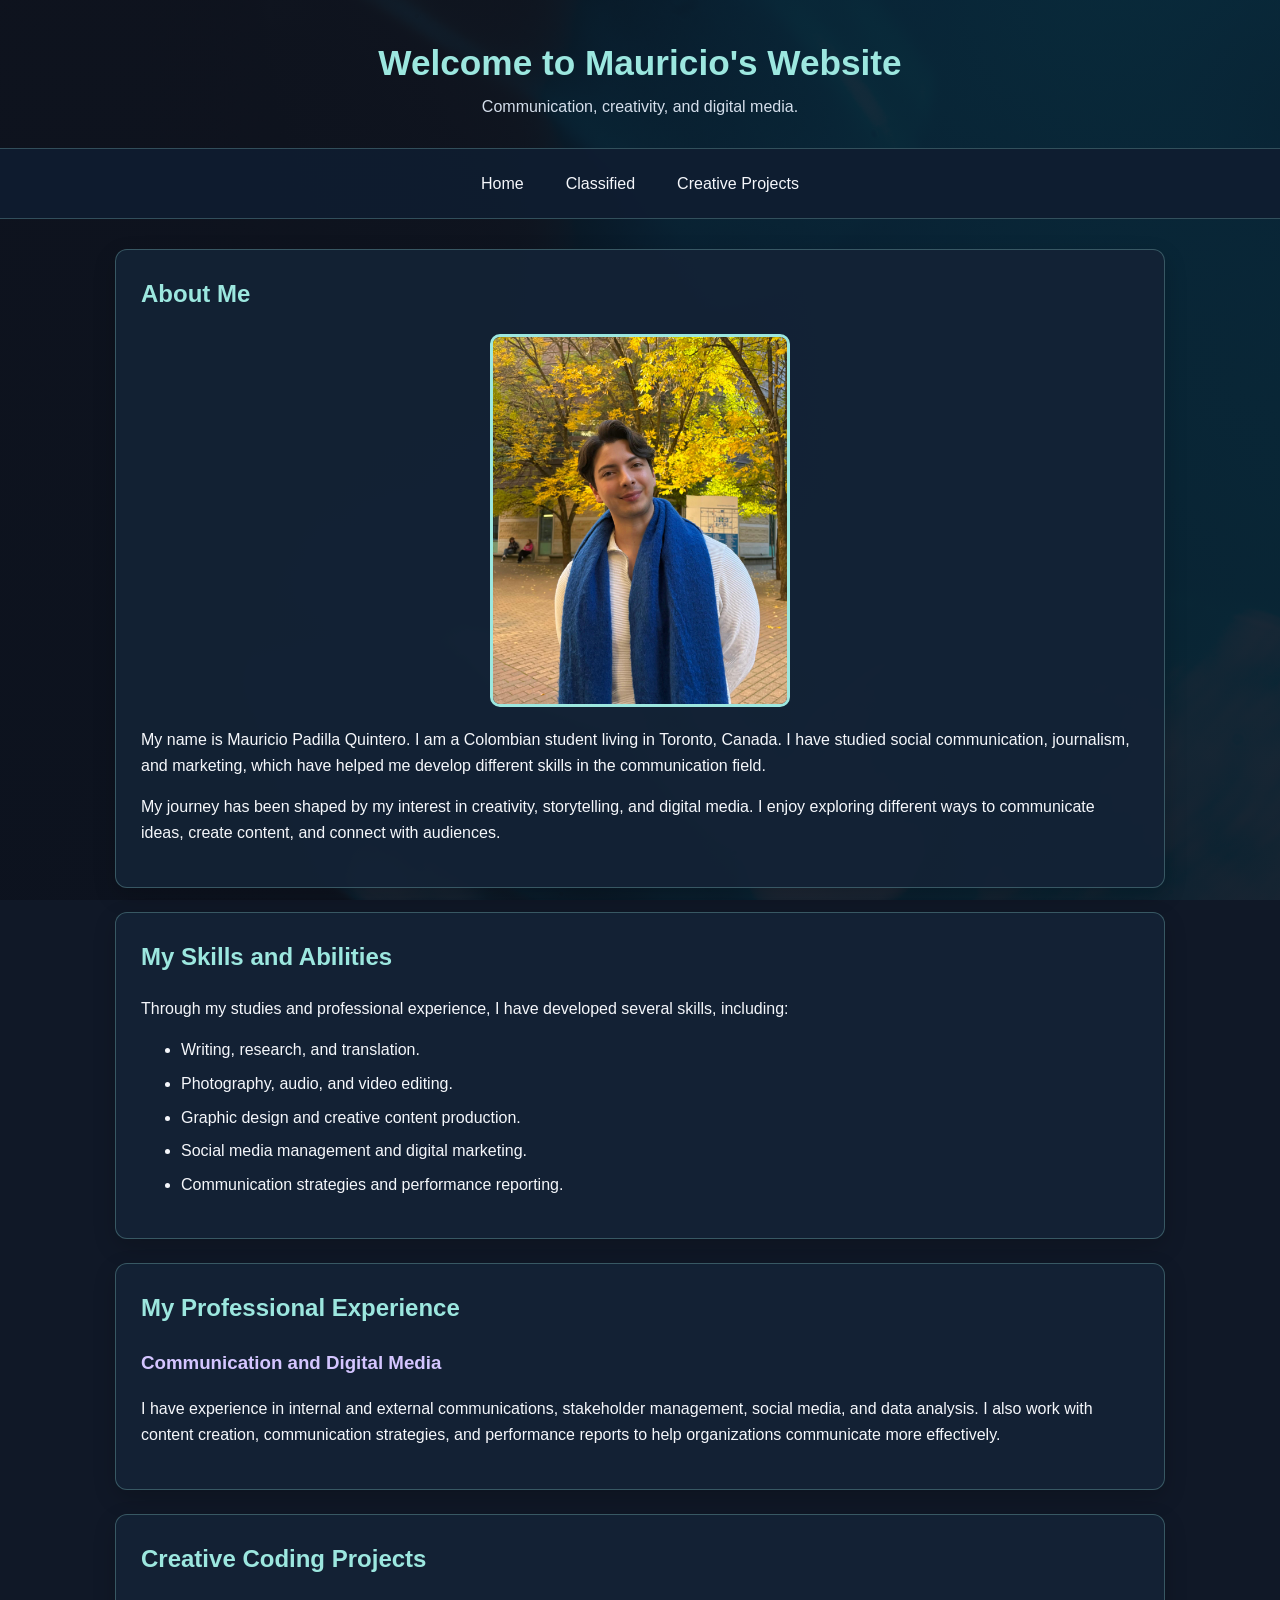
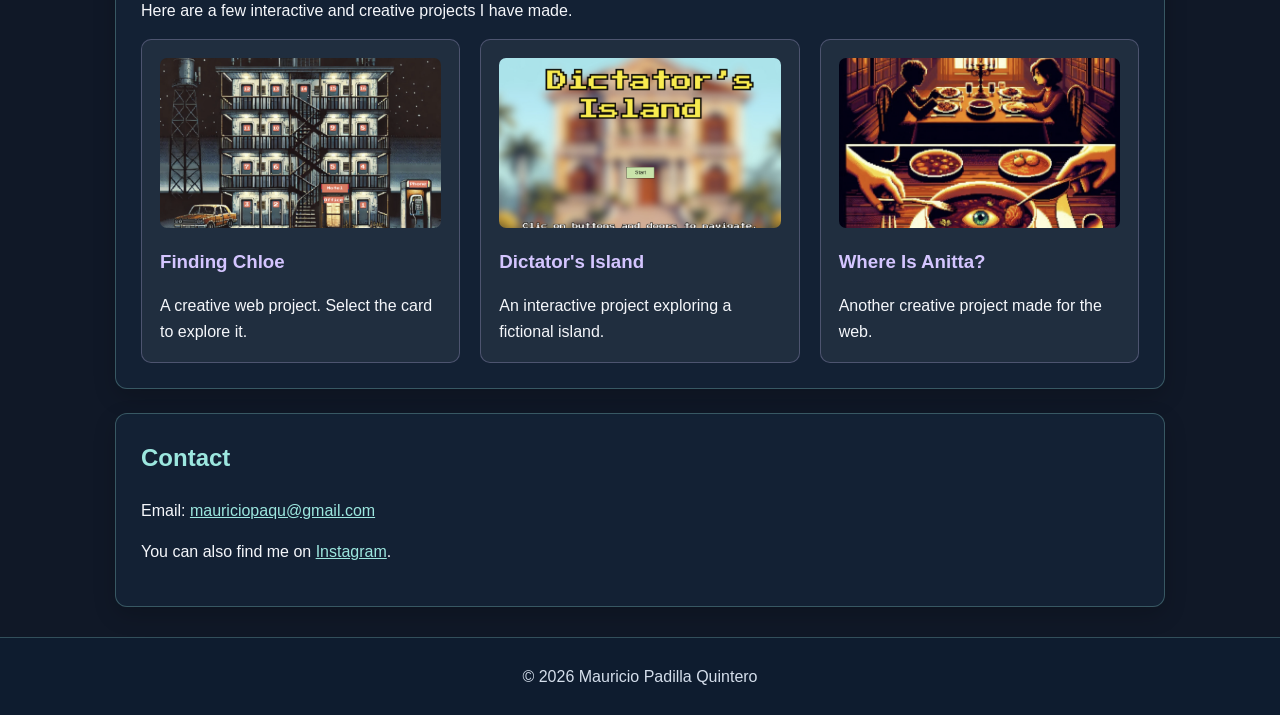
==== index.html @ d86417b8 "Refactor index.html structure and styling" ====
<!DOCTYPE html>
<html lang="en">
<head>
    <meta charset="UTF-8">
    <meta name="viewport" content="width=device-width, initial-scale=1.0">
    <title>Mauricio's Website</title>
    <link rel="stylesheet" href="style.css">
</head>
<body>
    <header class="site-header">
        <h1 id="main-title">Welcome to Mauricio's Website</h1>
        <p>Communication, creativity, and digital media.</p>
    </header>

    <nav class="navigation">
        <a href="index.html">Home</a>
        <a href="classified.html">Classified</a>
        <a href="#projects">Creative Projects</a>
    </nav>

    <main class="page-content">
        <section class="content-card about-card">
            <h2>About Me</h2>
            <img class="profile-image" src="mauricio.1.jpeg"
                 alt="Portrait of Mauricio Padilla Quintero at TMU">
            <p>
                My name is Mauricio Padilla Quintero. I am a Colombian
                student living in Toronto, Canada. I have studied social
                communication, journalism, and marketing, which have helped
                me develop different skills in the communication field.
            </p>
            <p>
                My journey has been shaped by my interest in creativity,
                storytelling, and digital media. I enjoy exploring different
                ways to communicate ideas, create content, and connect
                with audiences.
            </p>
        </section>

        <section class="content-card">
            <h2>My Skills and Abilities</h2>
            <p>Through my studies and professional experience, I have developed several skills, including:</p>
            <ul>
                <li>Writing, research, and translation.</li>
                <li>Photography, audio, and video editing.</li>
                <li>Graphic design and creative content production.</li>
                <li>Social media management and digital marketing.</li>
                <li>Communication strategies and performance reporting.</li>
            </ul>
        </section>

        <section class="content-card">
            <h2>My Professional Experience</h2>
            <h3>Communication and Digital Media</h3>
            <p>
                I have experience in internal and external communications,
                stakeholder management, social media, and data analysis.
                I also work with content creation, communication strategies,
                and performance reports to help organizations communicate
                more effectively.
            </p>
        </section>

        <section id="projects" class="content-card">
            <h2>Creative Coding Projects</h2>
            <p>Here are a few interactive and creative projects I have made.</p>
            <div class="project-gallery">
                <article class="project-card">
                    <a href="https://mauriciopaqu.github.io/findingchloe/" target="_blank" rel="noopener noreferrer">
                        <img src="FindingChloe.png" alt="Preview of the Finding Chloe creative coding project">
                        <h3>Finding Chloe</h3>
                    </a>
                    <p>A creative web project. Select the card to explore it.</p>
                </article>
                <article class="project-card">
                    <a href="https://mauriciopaqu.github.io/Dictators-Island/" target="_blank" rel="noopener noreferrer">
                        <img src="DictatorsIsland.png" alt="Preview of the Dictator's Island creative coding project">
                        <h3>Dictator's Island</h3>
                    </a>
                    <p>An interactive project exploring a fictional island.</p>
                </article>
                <article class="project-card">
                    <a href="https://mauriciopaqu.github.io/Where-is-Anitta/" target="_blank" rel="noopener noreferrer">
                        <img src="WhereIsAnitta.png" alt="Preview of the Where Is Anitta creative coding project">
                        <h3>Where Is Anitta?</h3>
                    </a>
                    <p>Another creative project made for the web.</p>
                </article>
            </div>
        </section>

        <section class="content-card">
            <h2>Contact</h2>
            <p>Email: <a href="mailto:mauriciopaqu@gmail.com">mauriciopaqu@gmail.com</a></p>
            <p>You can also find me on <a href="https://www.instagram.com/paurizzio/" target="_blank" rel="noopener noreferrer">Instagram</a>.</p>
        </section>
    </main>

    <footer class="site-footer">
        <p>&copy; 2026 Mauricio Padilla Quintero</p>
    </footer>
</body>
</html>
---- style.css ----
/* Shared styles for index.html and classified.html */

* {
    box-sizing: border-box;
}

body {
    margin: 0;
    color: #f5f7fb;
    font-family: Arial, Helvetica, sans-serif;
    line-height: 1.6;
    background-color: #101827;
    background-image: linear-gradient(rgba(10, 18, 32, 0.86), rgba(10, 18, 32, 0.91)), url("background.jpg");
    background-size: cover;
    background-position: center;
    background-attachment: fixed;
}

.site-header {
    padding: 42px 20px 28px;
    text-align: center;
}

#main-title {
    margin: 0 0 10px;
    color: #9ce7df;
    font-size: 2.2rem;
    line-height: 1.2;
}

.site-header p {
    margin: 0;
    color: #d4deeb;
}

.navigation {
    display: flex;
    justify-content: center;
    flex-wrap: wrap;
    gap: 12px;
    padding: 14px 20px;
    background-color: rgba(15, 29, 48, 0.92);
    border-top: 1px solid rgba(156, 231, 223, 0.25);
    border-bottom: 1px solid rgba(156, 231, 223, 0.25);
}

.navigation a {
    display: block;
    padding: 8px 15px;
    color: #f5f7fb;
    text-decoration: none;
    border-radius: 6px;
}

.navigation a:hover,
.navigation a:focus-visible {
    color: #101827;
    background-color: #9ce7df;
}

.page-content {
    width: 90%;
    max-width: 1050px;
    margin: 30px auto;
}

.content-card {
    margin: 0 0 24px;
    padding: 25px;
    background-color: rgba(20, 34, 54, 0.94);
    border: 1px solid rgba(156, 231, 223, 0.28);
    border-radius: 12px;
    box-shadow: 0 8px 22px rgba(0, 0, 0, 0.18);
}

.content-card h2 {
    margin-top: 0;
    color: #9ce7df;
}

.content-card h3 {
    color: #d4c5ff;
}

.content-card a {
    color: #9ce7df;
}

.content-card a:hover,
.content-card a:focus-visible {
    color: #ffffff;
}

.profile-image {
    display: block;
    width: 100%;
    max-width: 300px;
    height: auto;
    margin: 15px auto 20px;
    border: 3px solid #9ce7df;
    border-radius: 10px;
}

.project-gallery,
.info-gallery {
    display: flex;
    flex-wrap: wrap;
    gap: 20px;
    align-items: stretch;
}

.project-card,
.info-card {
    flex: 1 1 230px;
    min-width: 0;
    padding: 18px;
    background-color: rgba(255, 255, 255, 0.06);
    border: 1px solid rgba(212, 197, 255, 0.25);
    border-radius: 10px;
}

.project-card a {
    display: block;
    text-decoration: none;
}

.project-card img {
    display: block;
    width: 100%;
    height: 170px;
    object-fit: cover;
    border-radius: 7px;
}

.project-card h3 {
    margin-bottom: 5px;
}

.project-card p,
.info-card p {
    margin-bottom: 0;
}

li {
    margin-bottom: 8px;
}

.site-footer {
    padding: 22px 20px;
    text-align: center;
    color: #d4deeb;
    background-color: rgba(15, 29, 48, 0.92);
    border-top: 1px solid rgba(156, 231, 223, 0.25);
}

.site-footer p {
    margin: 4px 0;
}

/* Adjust the layout for mobile-sized screens */
@media (max-width: 600px) {
    .site-header {
        padding: 30px 16px 22px;
    }

    #main-title {
        font-size: 1.7rem;
    }

    .page-content {
        width: 92%;
        margin: 20px auto;
    }

    .content-card {
        padding: 18px;
    }

    .navigation {
        gap: 4px;
    }

    .navigation a {
        padding: 8px 10px;
    }

    .project-gallery,
    .info-gallery {
        flex-direction: column;
    }

    .project-card img {
        height: auto;
        max-height: 240px;
    }
}
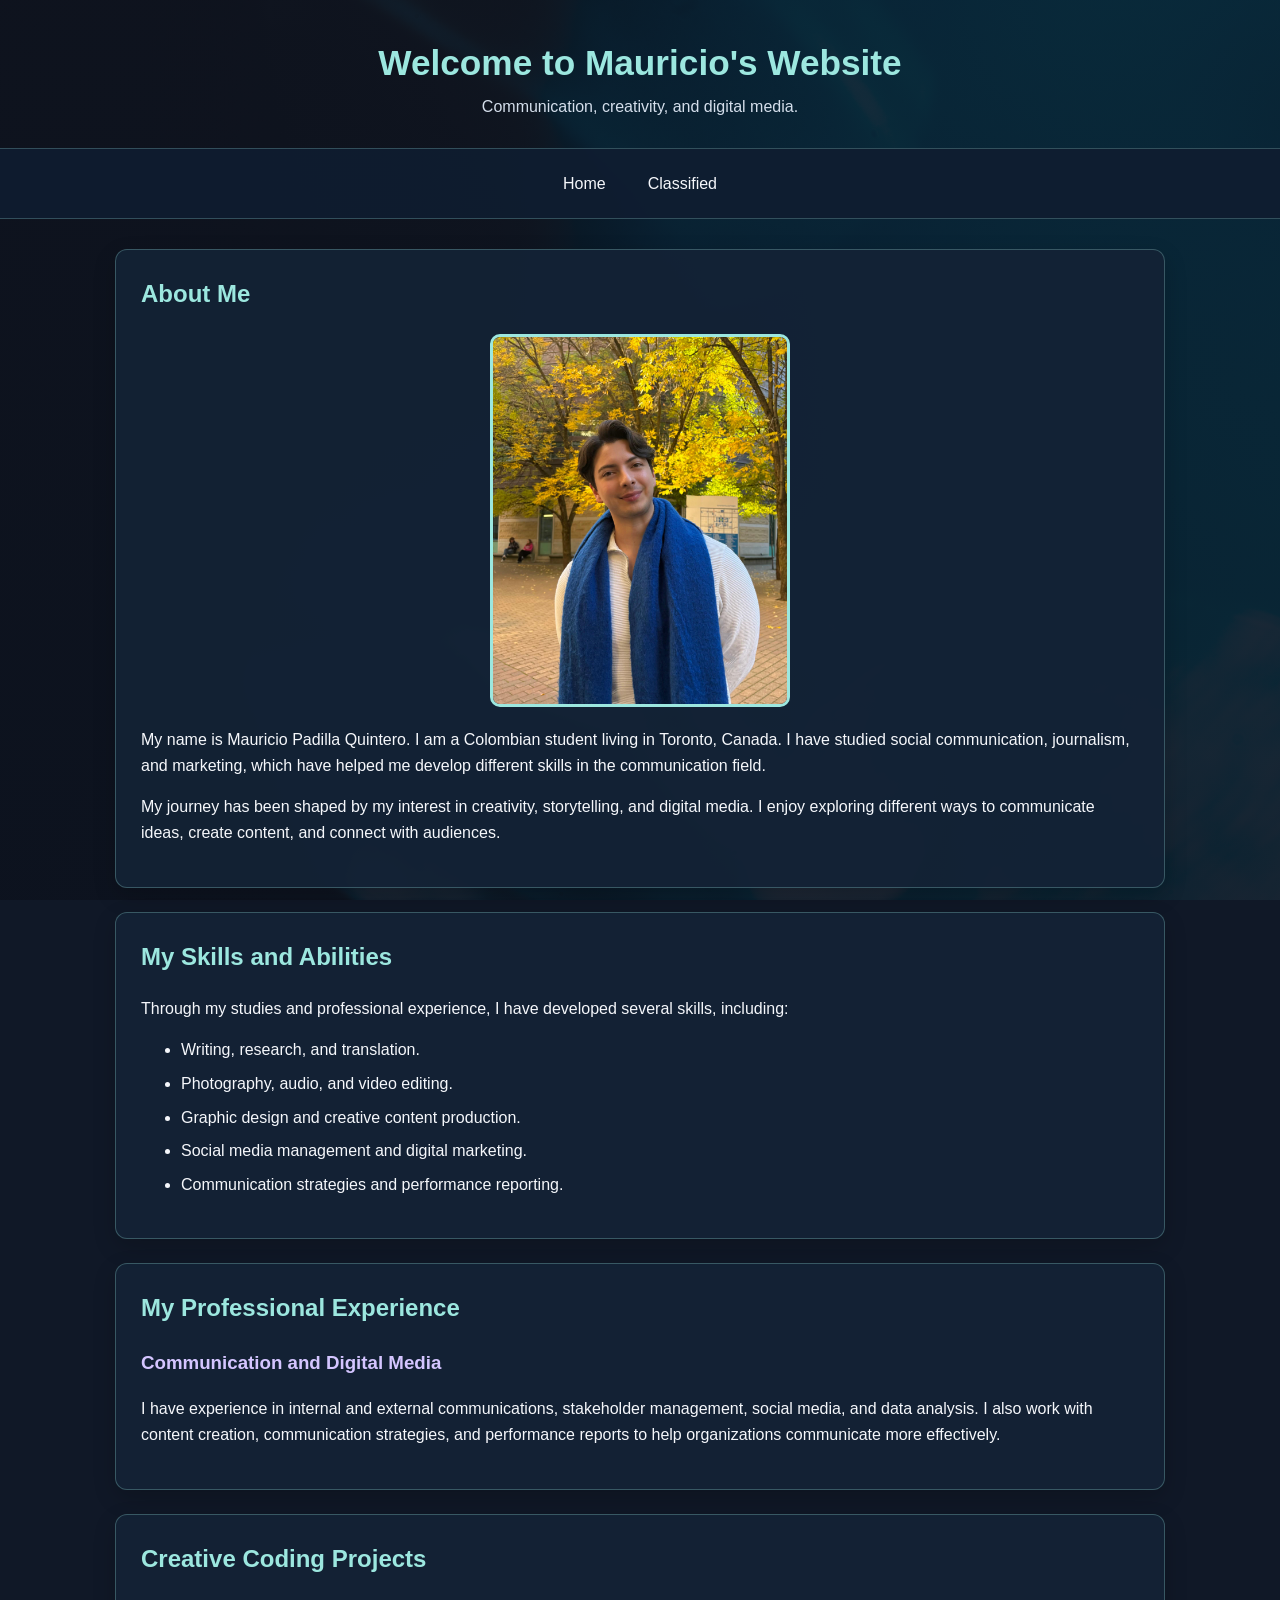
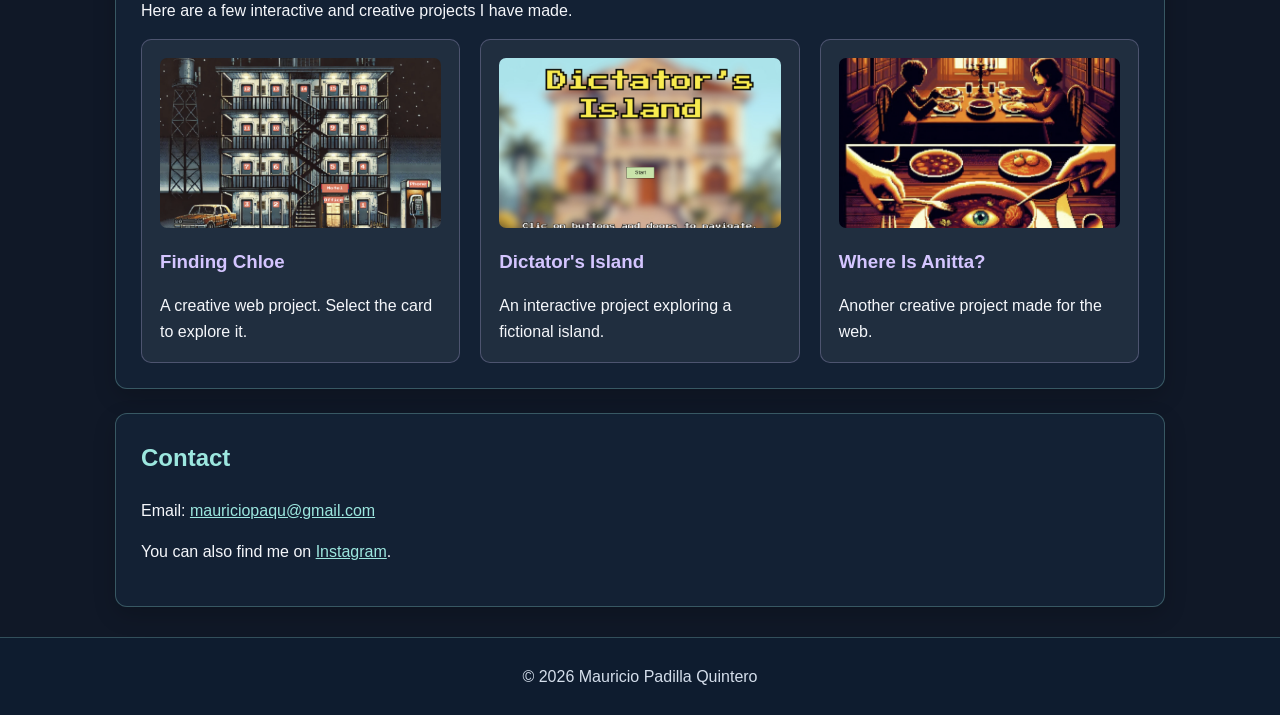
==== commit 999e9288: "Fix HTML formatting and structure" ====
--- a/index.html
+++ b/index.html
@@ -15,7 +15,6 @@
     <nav class="navigation">
         <a href="index.html">Home</a>
         <a href="classified.html">Classified</a>
-        <a href="#projects">Creative Projects</a>
     </nav>
 
     <main class="page-content">
--- a/style.css
+++ b/style.css
@@ -1,5 +1,3 @@
-/* Shared styles for index.html and classified.html */
-
 * {
     box-sizing: border-box;
 }
@@ -157,7 +155,7 @@
     margin: 4px 0;
 }
 
-/* Adjust the layout for mobile-sized screens */
+/* Mobile layout */
 @media (max-width: 600px) {
     .site-header {
         padding: 30px 16px 22px;
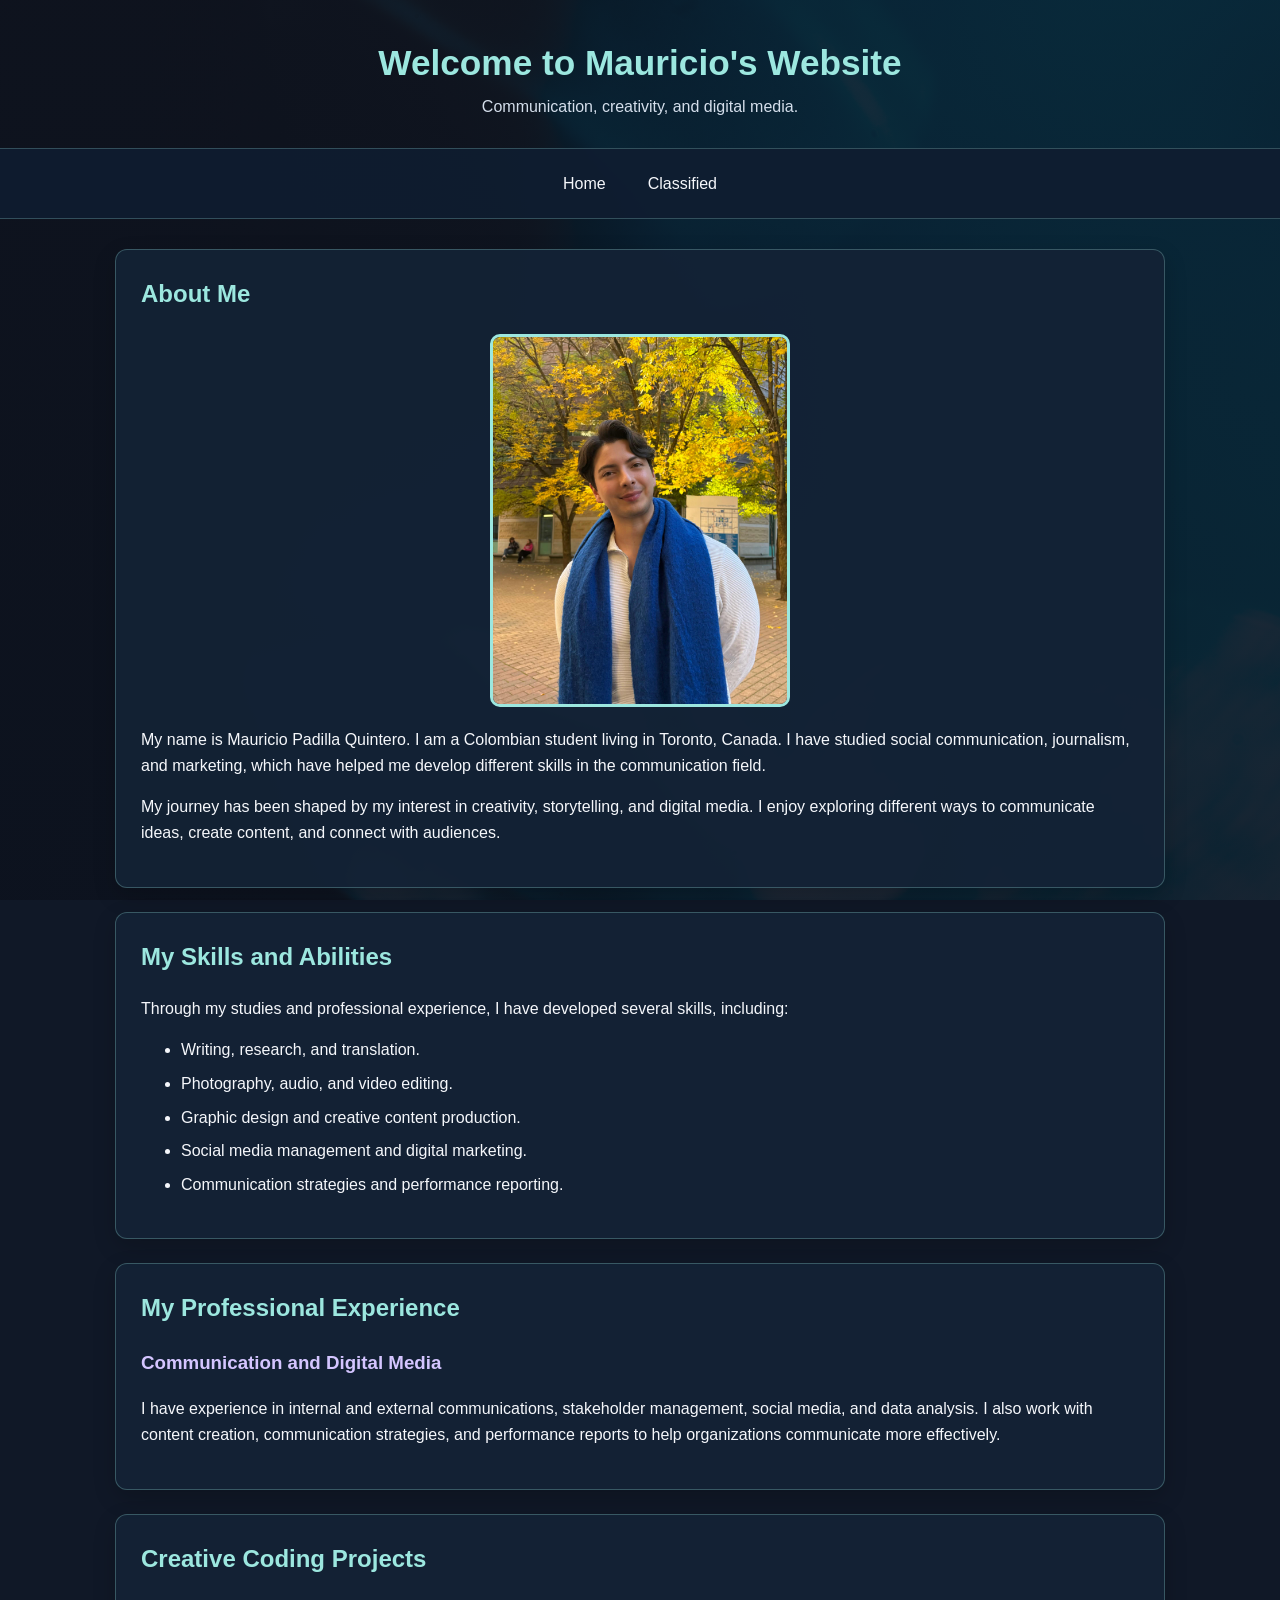
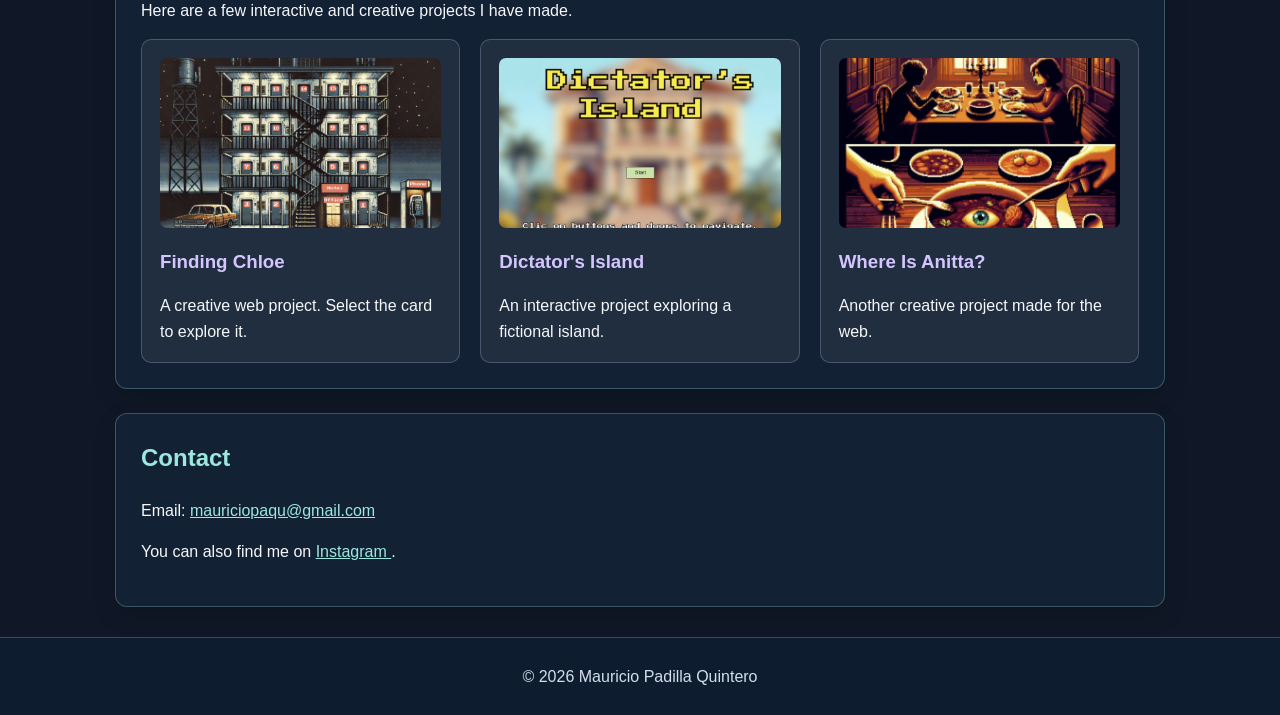
==== commit 21b1c970: "Refactor index.html structure and content" ====
--- a/index.html
+++ b/index.html
@@ -1,12 +1,18 @@
+
 <!DOCTYPE html>
 <html lang="en">
+
 <head>
     <meta charset="UTF-8">
     <meta name="viewport" content="width=device-width, initial-scale=1.0">
+
     <title>Mauricio's Website</title>
+
     <link rel="stylesheet" href="style.css">
 </head>
+
 <body>
+
     <header class="site-header">
         <h1 id="main-title">Welcome to Mauricio's Website</h1>
         <p>Communication, creativity, and digital media.</p>
@@ -18,16 +24,22 @@
     </nav>
 
     <main class="page-content">
+
+      
         <section class="content-card about-card">
             <h2>About Me</h2>
-            <img class="profile-image" src="mauricio.1.jpeg"
+
+            <img class="profile-image"
+                 src="mauricio.1.jpeg"
                  alt="Portrait of Mauricio Padilla Quintero at TMU">
+
             <p>
                 My name is Mauricio Padilla Quintero. I am a Colombian
                 student living in Toronto, Canada. I have studied social
                 communication, journalism, and marketing, which have helped
                 me develop different skills in the communication field.
             </p>
+
             <p>
                 My journey has been shaped by my interest in creativity,
                 storytelling, and digital media. I enjoy exploring different
@@ -36,9 +48,15 @@
             </p>
         </section>
 
+ 
         <section class="content-card">
             <h2>My Skills and Abilities</h2>
-            <p>Through my studies and professional experience, I have developed several skills, including:</p>
+
+            <p>
+                Through my studies and professional experience,
+                I have developed several skills, including:
+            </p>
+
             <ul>
                 <li>Writing, research, and translation.</li>
                 <li>Photography, audio, and video editing.</li>
@@ -48,9 +66,12 @@
             </ul>
         </section>
 
+      
         <section class="content-card">
             <h2>My Professional Experience</h2>
+
             <h3>Communication and Digital Media</h3>
+
             <p>
                 I have experience in internal and external communications,
                 stakeholder management, social media, and data analysis.
@@ -60,43 +81,95 @@
             </p>
         </section>
 
+ 
         <section id="projects" class="content-card">
             <h2>Creative Coding Projects</h2>
-            <p>Here are a few interactive and creative projects I have made.</p>
+
+            <p>
+                Here are a few interactive and creative projects I have made.
+            </p>
+
             <div class="project-gallery">
+
                 <article class="project-card">
-                    <a href="https://mauriciopaqu.github.io/findingchloe/" target="_blank" rel="noopener noreferrer">
-                        <img src="FindingChloe.png" alt="Preview of the Finding Chloe creative coding project">
+                    <a href="https://mauriciopaqu.github.io/findingchloe/"
+                       target="_blank"
+                       rel="noopener noreferrer">
+
+                        <img src="FindingChloe.png"
+                             alt="Preview of the Finding Chloe creative coding project">
+
                         <h3>Finding Chloe</h3>
                     </a>
-                    <p>A creative web project. Select the card to explore it.</p>
+
+                    <p>
+                        A creative web project. Select the card to explore it.
+                    </p>
                 </article>
+
                 <article class="project-card">
-                    <a href="https://mauriciopaqu.github.io/Dictators-Island/" target="_blank" rel="noopener noreferrer">
-                        <img src="DictatorsIsland.png" alt="Preview of the Dictator's Island creative coding project">
+                    <a href="https://mauriciopaqu.github.io/Dictators-Island/"
+                       target="_blank"
+                       rel="noopener noreferrer">
+
+                        <img src="DictatorsIsland.png"
+                             alt="Preview of the Dictator's Island creative coding project">
+
                         <h3>Dictator's Island</h3>
                     </a>
-                    <p>An interactive project exploring a fictional island.</p>
+
+                    <p>
+                        An interactive project exploring a fictional island.
+                    </p>
                 </article>
+
                 <article class="project-card">
-                    <a href="https://mauriciopaqu.github.io/Where-is-Anitta/" target="_blank" rel="noopener noreferrer">
-                        <img src="WhereIsAnitta.png" alt="Preview of the Where Is Anitta creative coding project">
+                    <a href="https://mauriciopaqu.github.io/Where-is-Anitta/"
+                       target="_blank"
+                       rel="noopener noreferrer">
+
+                        <img src="WhereIsAnitta.png"
+                             alt="Preview of the Where Is Anitta creative coding project">
+
                         <h3>Where Is Anitta?</h3>
                     </a>
-                    <p>Another creative project made for the web.</p>
+
+                    <p>
+                        Another creative project made for the web.
+                    </p>
                 </article>
+
             </div>
         </section>
 
+    
         <section class="content-card">
             <h2>Contact</h2>
-            <p>Email: <a href="mailto:mauriciopaqu@gmail.com">mauriciopaqu@gmail.com</a></p>
-            <p>You can also find me on <a href="https://www.instagram.com/paurizzio/" target="_blank" rel="noopener noreferrer">Instagram</a>.</p>
+
+            <p>
+                Email:
+                <a href="mailto:mauriciopaqu@gmail.com">
+                    mauriciopaqu@gmail.com
+                </a>
+            </p>
+
+            <p>
+                You can also find me on
+                <a href="https://www.instagram.com/paurizzio/"
+                   target="_blank"
+                   rel="noopener noreferrer">
+                    Instagram
+                </a>.
+            </p>
         </section>
+
     </main>
 
     <footer class="site-footer">
         <p>&copy; 2026 Mauricio Padilla Quintero</p>
     </footer>
+
+    <script src="script.js"></script>
+
 </body>
 </html>
--- a/style.css
+++ b/style.css
@@ -155,7 +155,8 @@
     margin: 4px 0;
 }
 
-/* Mobile layout */
+/*Mobile version adaptaTion*/
+
 @media (max-width: 600px) {
     .site-header {
         padding: 30px 16px 22px;
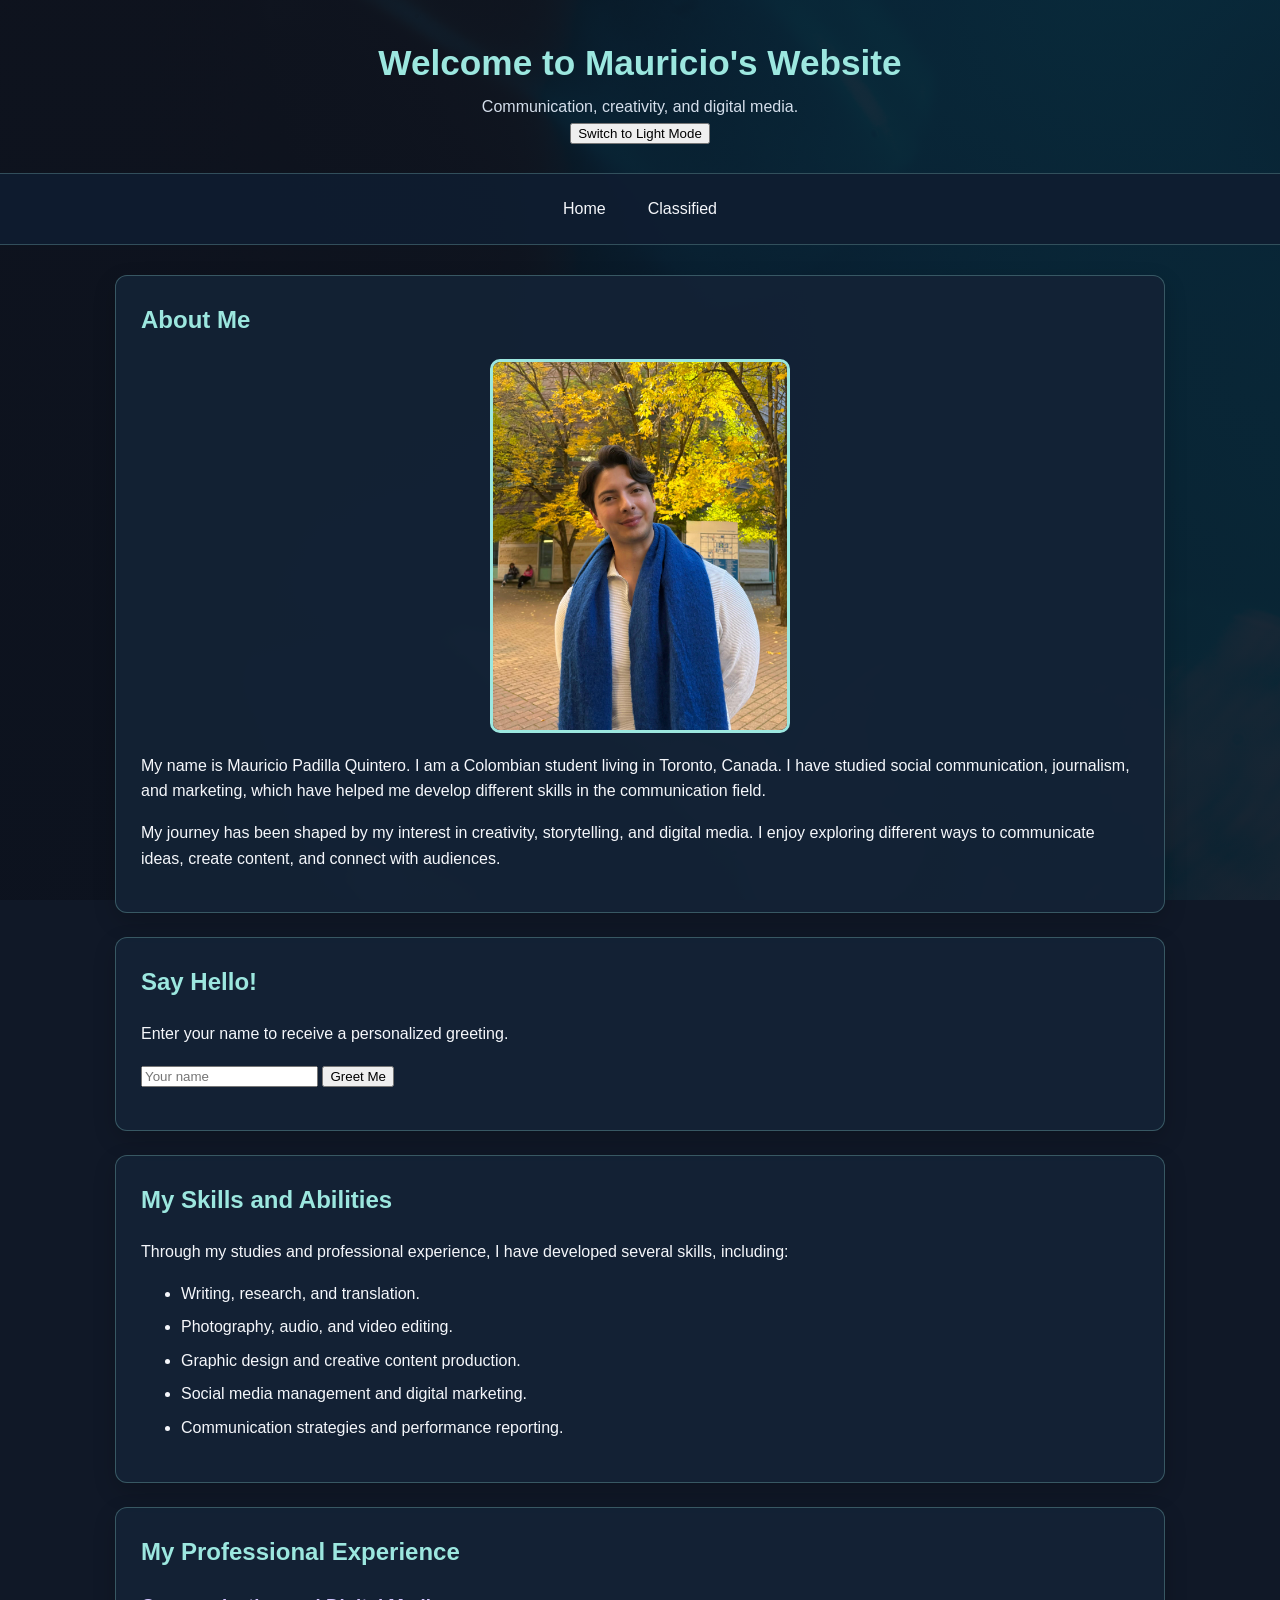
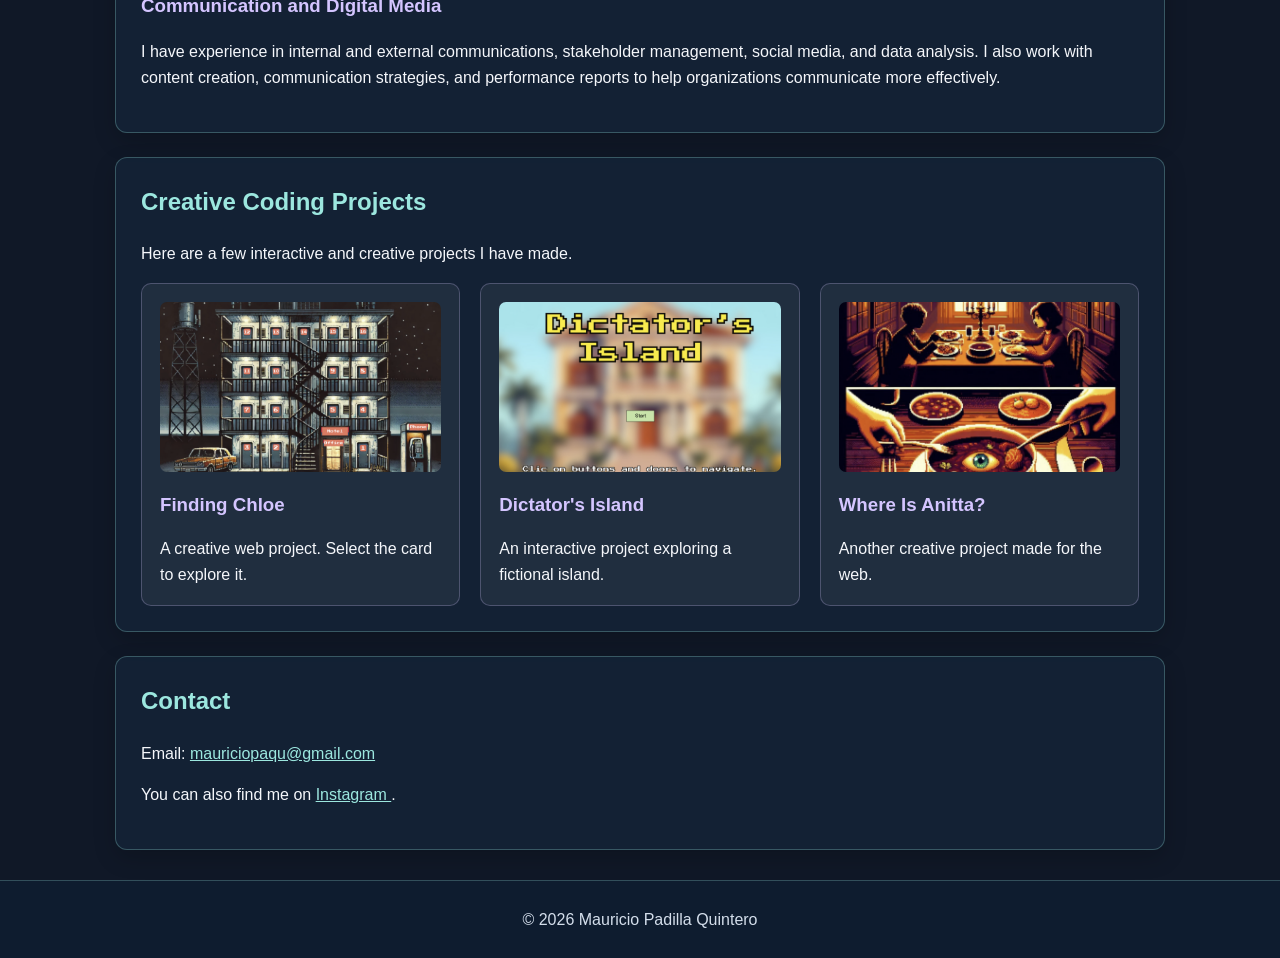
==== commit 7fbb2a0b: "Add theme toggle button and greeting functionality Added a button for theme toggling and a greeting " ====
--- a/index.html
+++ b/index.html
@@ -1,4 +1,3 @@
-
 <!DOCTYPE html>
 <html lang="en">
 
@@ -16,6 +15,7 @@
     <header class="site-header">
         <h1 id="main-title">Welcome to Mauricio's Website</h1>
         <p>Communication, creativity, and digital media.</p>
+        <button id="theme-toggle" type="button">Switch to Light Mode</button>
     </header>
 
     <nav class="navigation">
@@ -49,6 +49,14 @@
         </section>
 
  
+        <section class="content-card">
+            <h2>Say Hello!</h2>
+            <p>Enter your name to receive a personalized greeting.</p>
+            <input type="text" id="visitor-name" placeholder="Your name">
+            <button id="greet-button" type="button">Greet Me</button>
+            <p id="greeting-message"></p>
+        </section>
+
         <section class="content-card">
             <h2>My Skills and Abilities</h2>
 
@@ -169,7 +177,7 @@
         <p>&copy; 2026 Mauricio Padilla Quintero</p>
     </footer>
 
-    <script src="script.js"></script>
+    <script src="script.js" defer></script>
 
 </body>
 </html>
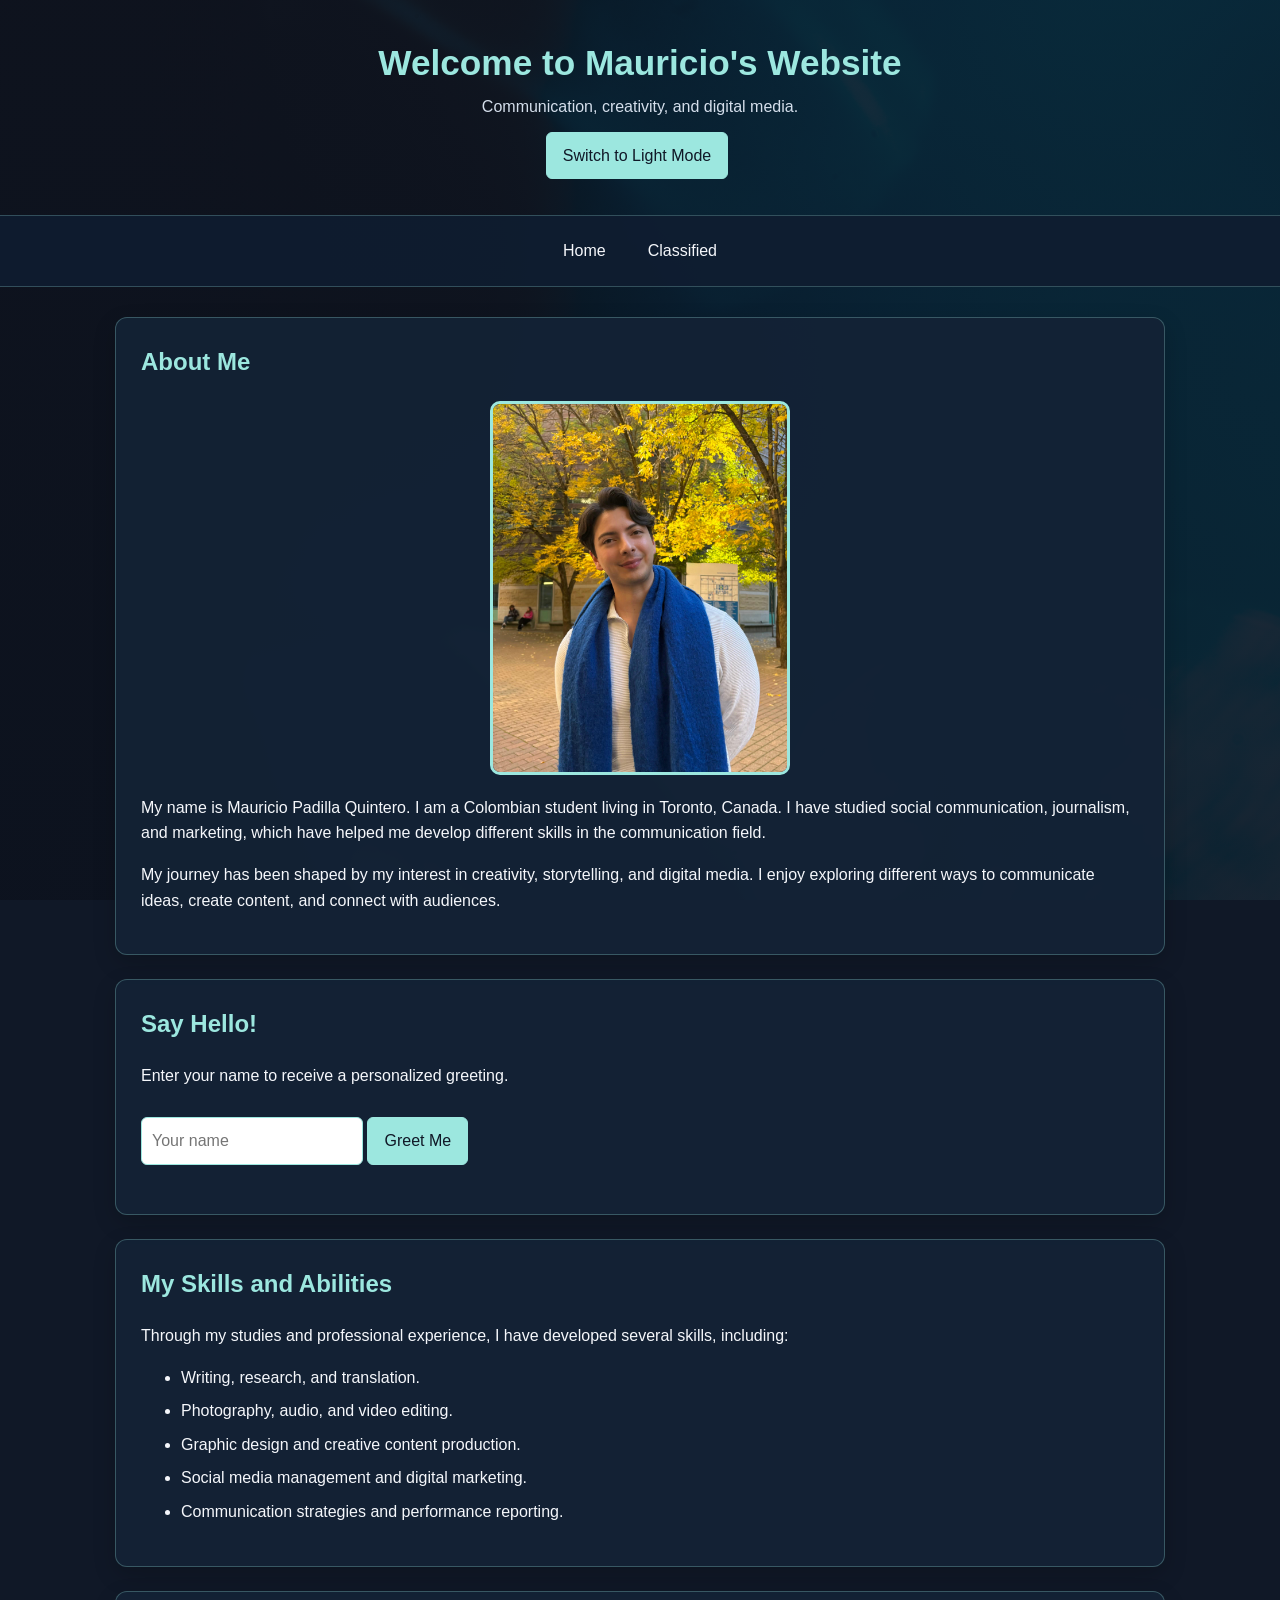
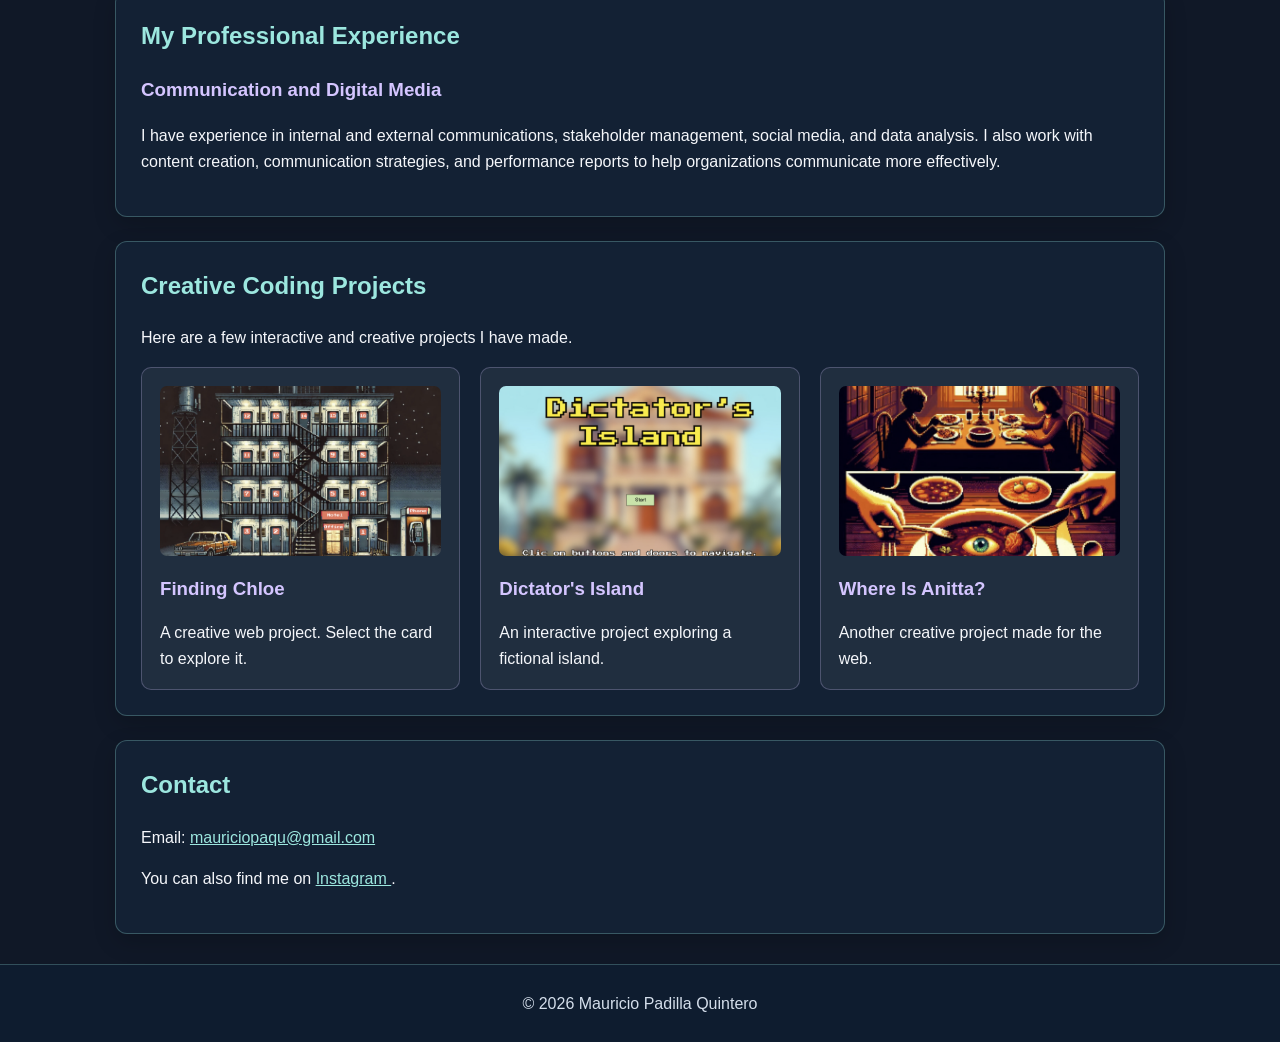
==== commit 5b885d0f: "Fix HTML formatting and structure" ====
--- a/index.html
+++ b/index.html
@@ -1,3 +1,4 @@
+
 <!DOCTYPE html>
 <html lang="en">
 
--- a/style.css
+++ b/style.css
@@ -193,3 +193,104 @@
         max-height: 240px;
     }
 }
+
+
+/* INTERACTIVE ELEMENTS */
+button,
+input {
+    font: inherit;
+}
+
+button {
+    margin: 12px 6px 8px 0;
+    padding: 10px 16px;
+    color: #101827;
+    background-color: #9ce7df;
+    border: 1px solid #9ce7df;
+    border-radius: 6px;
+    cursor: pointer;
+}
+
+button:hover,
+button:focus-visible {
+    background-color: #d4c5ff;
+    border-color: #d4c5ff;
+}
+
+input {
+    max-width: 100%;
+    padding: 10px;
+    color: #101827;
+    background-color: #ffffff;
+    border: 1px solid #9ce7df;
+    border-radius: 6px;
+}
+
+/* LIGHT MODE */
+body.light-mode {
+    color: #202938;
+    background-color: #f3f5f8;
+    background-image: linear-gradient(rgba(255, 255, 255, 0.88), rgba(255, 255, 255, 0.92)), url("background.jpg");
+}
+
+body.light-mode #main-title,
+body.light-mode .content-card h2 {
+    color: #176b68;
+}
+
+body.light-mode .site-header p,
+body.light-mode .site-footer {
+    color: #344054;
+}
+
+body.light-mode .navigation,
+body.light-mode .site-footer {
+    background-color: rgba(232, 238, 245, 0.96);
+    border-color: rgba(23, 107, 104, 0.25);
+}
+
+body.light-mode .navigation a {
+    color: #202938;
+}
+
+body.light-mode .navigation a:hover,
+body.light-mode .navigation a:focus-visible {
+    color: #ffffff;
+    background-color: #176b68;
+}
+
+body.light-mode .content-card {
+    background-color: rgba(255, 255, 255, 0.94);
+    border-color: rgba(23, 107, 104, 0.25);
+}
+
+body.light-mode .content-card h3 {
+    color: #55418a;
+}
+
+body.light-mode .content-card a {
+    color: #176b68;
+}
+
+body.light-mode .content-card a:hover,
+body.light-mode .content-card a:focus-visible {
+    color: #55418a;
+}
+
+body.light-mode .project-card,
+body.light-mode .info-card {
+    background-color: rgba(23, 107, 104, 0.06);
+    border-color: rgba(85, 65, 138, 0.25);
+}
+
+body.light-mode button {
+    color: #ffffff;
+    background-color: #176b68;
+    border-color: #176b68;
+}
+
+body.light-mode button:hover,
+body.light-mode button:focus-visible {
+    background-color: #55418a;
+    border-color: #55418a;
+}
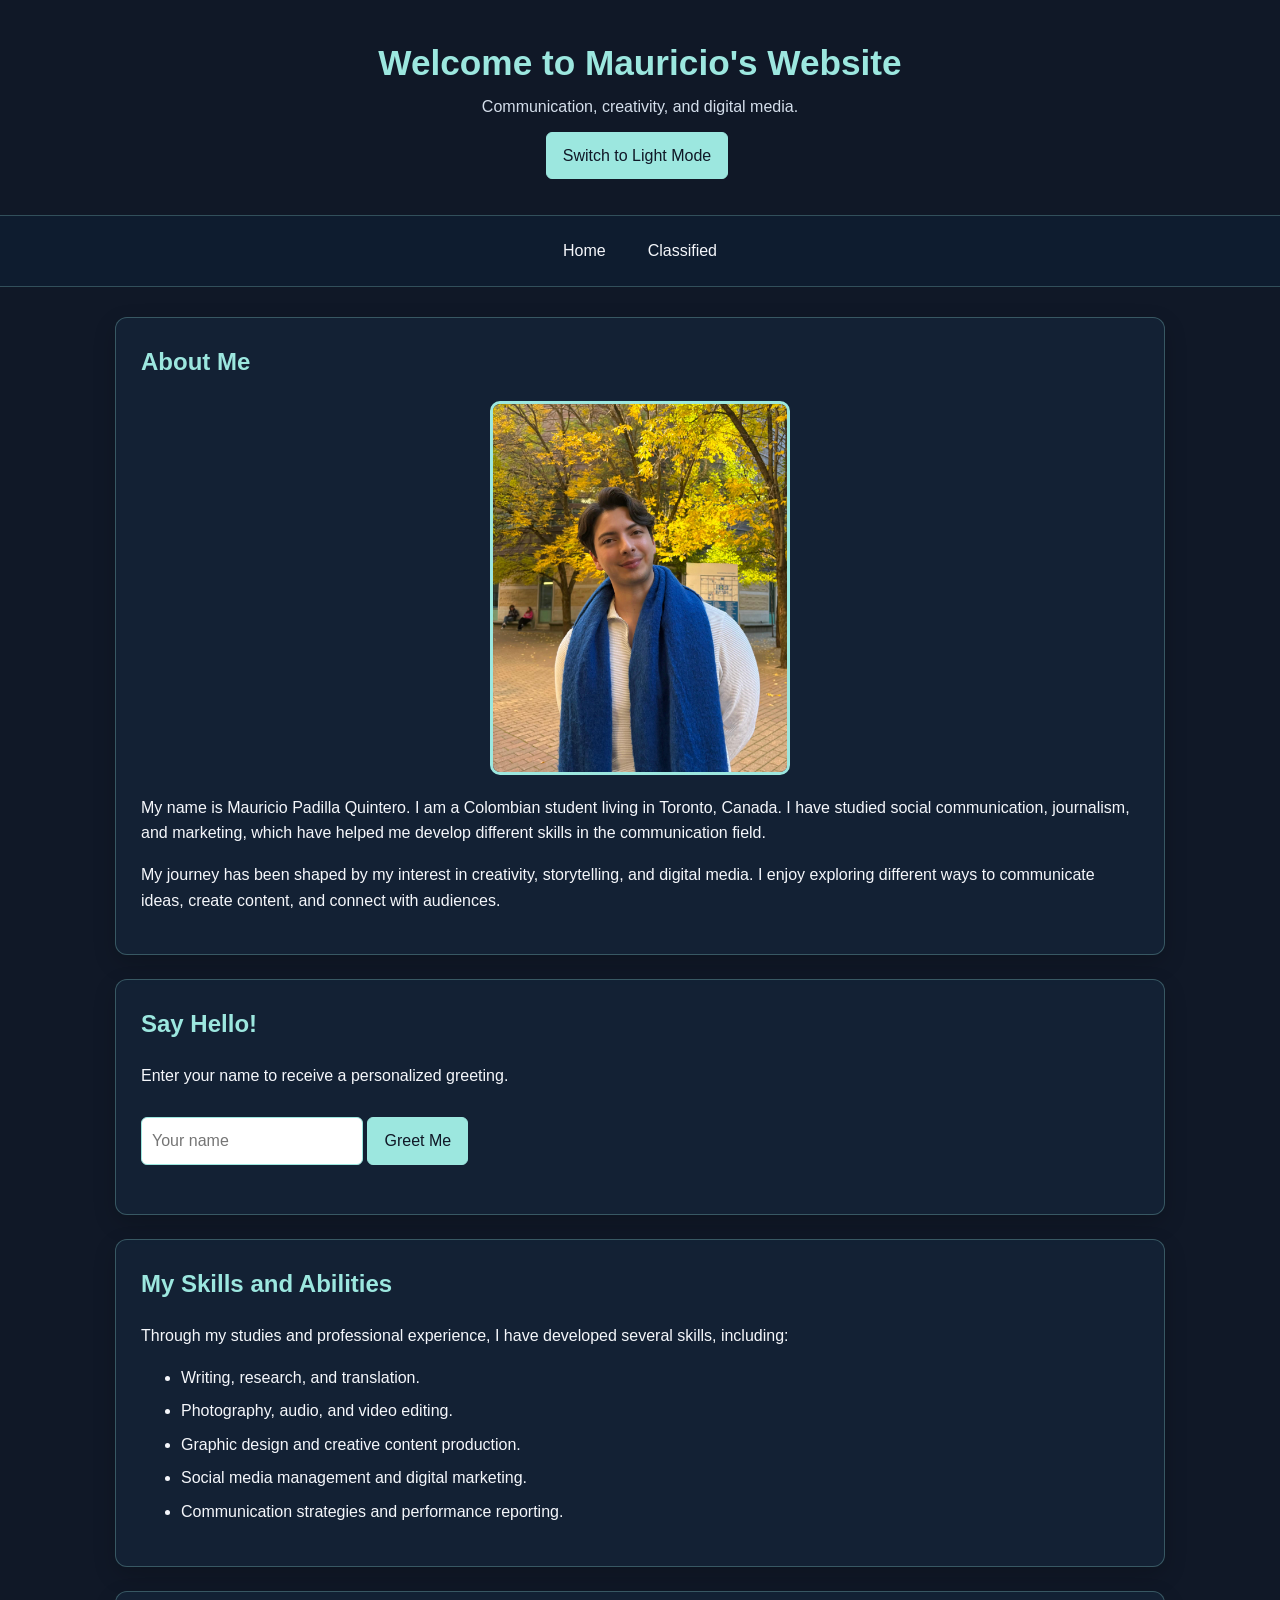
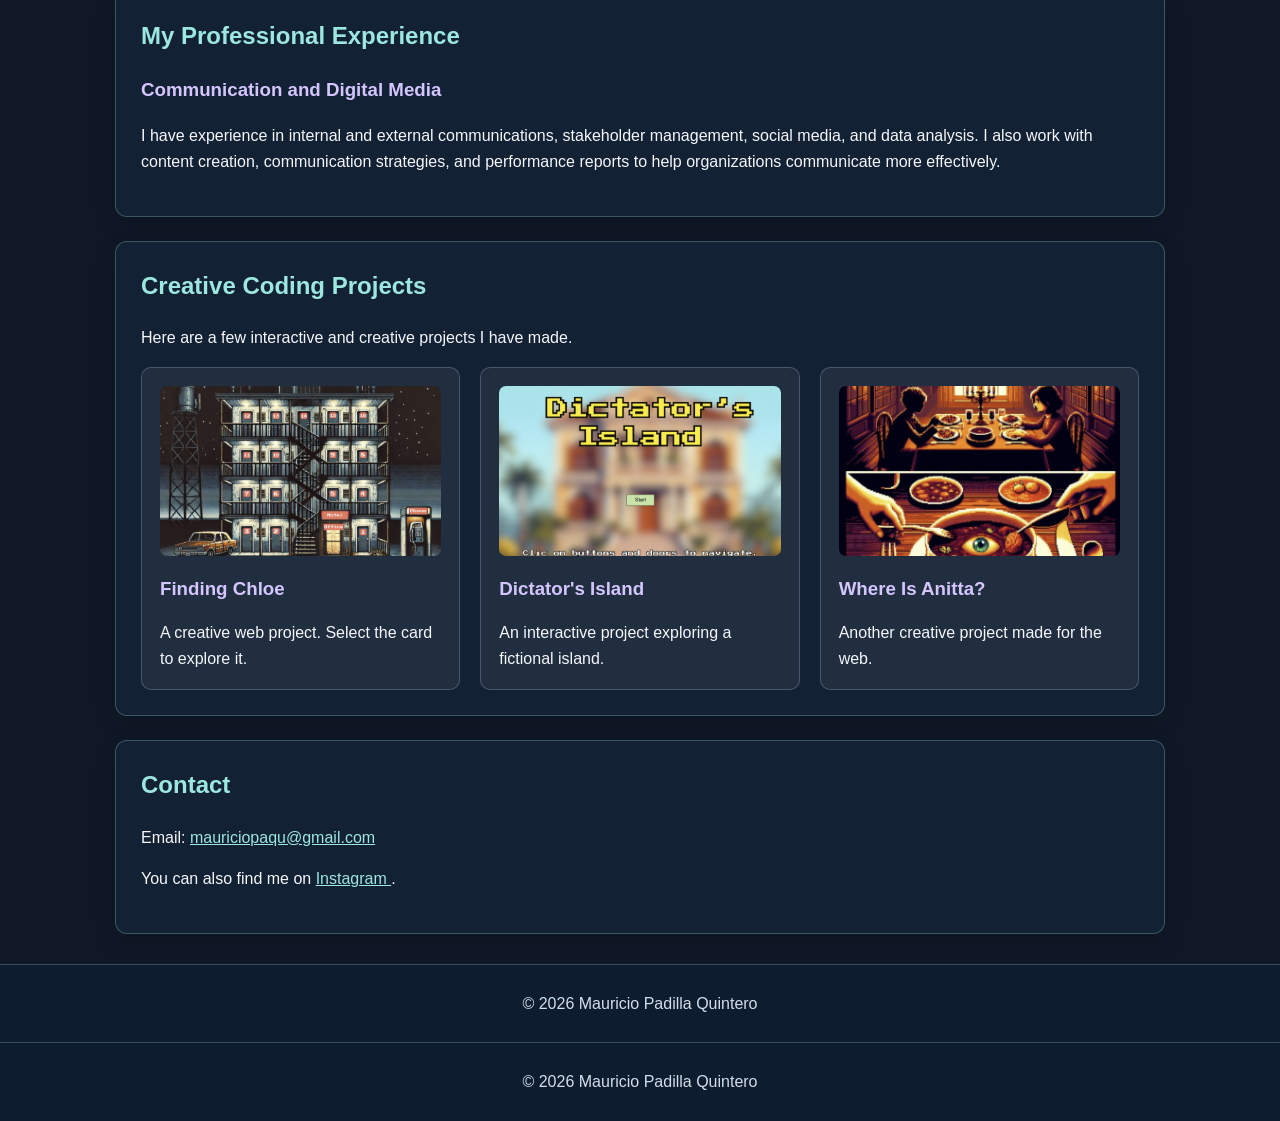
==== commit cfa6f355: "Restore and correct index.html structure The HTML structure has been restored and corrected." ====
--- a/index.html
+++ b/index.html
@@ -182,3 +182,12 @@
 
 </body>
 </html>
+
+    <footer class="site-footer">
+        <p>&copy; 2026 Mauricio Padilla Quintero</p>
+    </footer>
+
+    <script src="script.js" defer></script>
+
+</body>
+</html>
--- a/style.css
+++ b/style.css
@@ -8,10 +8,6 @@
     font-family: Arial, Helvetica, sans-serif;
     line-height: 1.6;
     background-color: #101827;
-    background-image: linear-gradient(rgba(10, 18, 32, 0.86), rgba(10, 18, 32, 0.91)), url("background.jpg");
-    background-size: cover;
-    background-position: center;
-    background-attachment: fixed;
 }
 
 .site-header {
@@ -230,7 +226,6 @@
 body.light-mode {
     color: #202938;
     background-color: #f3f5f8;
-    background-image: linear-gradient(rgba(255, 255, 255, 0.88), rgba(255, 255, 255, 0.92)), url("background.jpg");
 }
 
 body.light-mode #main-title,
@@ -294,3 +289,50 @@
     background-color: #55418a;
     border-color: #55418a;
 }
+
+/* LIGHT MODE: make the whole page visibly light */
+body.light-mode .site-header p,
+body.light-mode .site-footer {
+    color: #354052;
+}
+
+body.light-mode .navigation,
+body.light-mode .site-footer {
+    background-color: #e2e8f0;
+    border-color: #c5d0dc;
+}
+
+body.light-mode .navigation a {
+    color: #202938;
+}
+
+body.light-mode .navigation a:hover,
+body.light-mode .navigation a:focus-visible {
+    color: #ffffff;
+    background-color: #176b68;
+}
+
+body.light-mode .content-card {
+    background-color: #ffffff;
+    border-color: #c5d0dc;
+    box-shadow: 0 8px 22px rgba(0, 0, 0, 0.08);
+}
+
+body.light-mode .content-card h3 {
+    color: #51427a;
+}
+
+body.light-mode .content-card a {
+    color: #176b68;
+}
+
+body.light-mode .content-card a:hover,
+body.light-mode .content-card a:focus-visible {
+    color: #103f3d;
+}
+
+body.light-mode .project-card,
+body.light-mode .info-card {
+    background-color: #f3f5f8;
+    border-color: #d5dce5;
+}
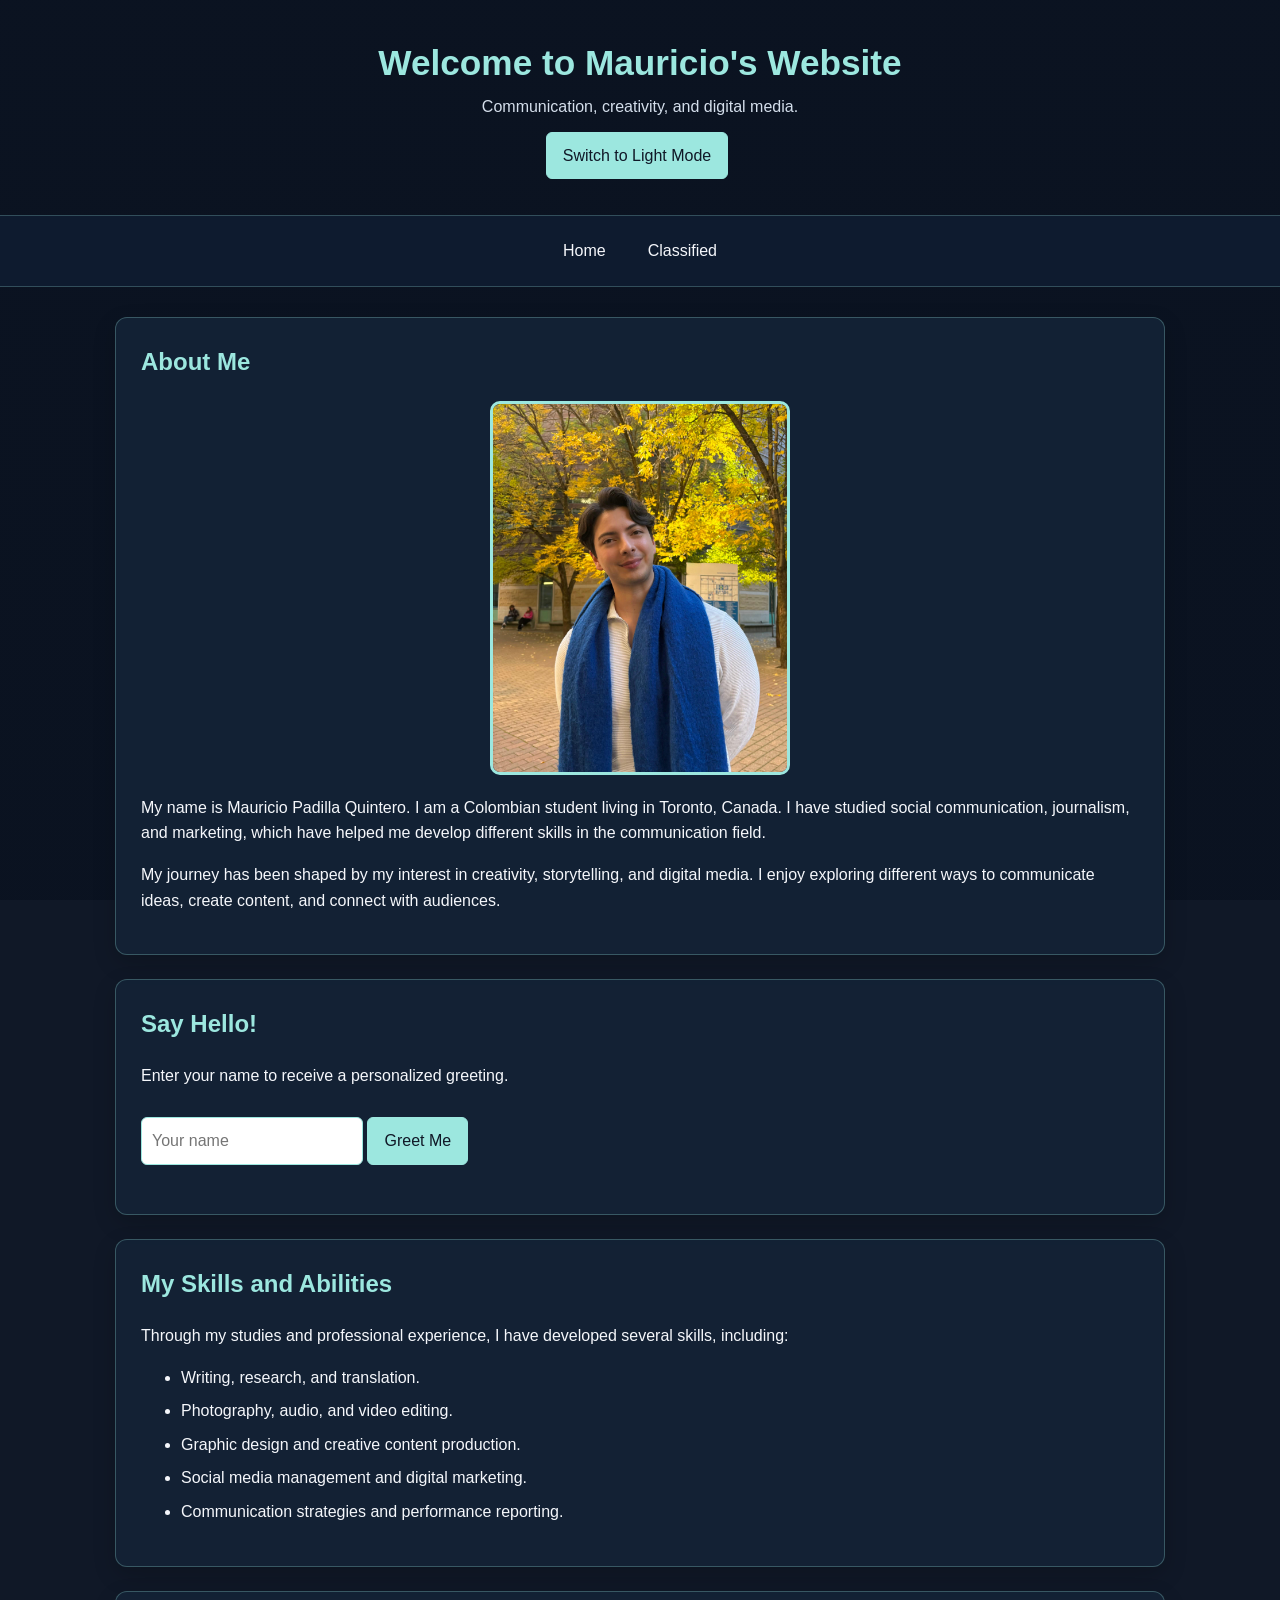
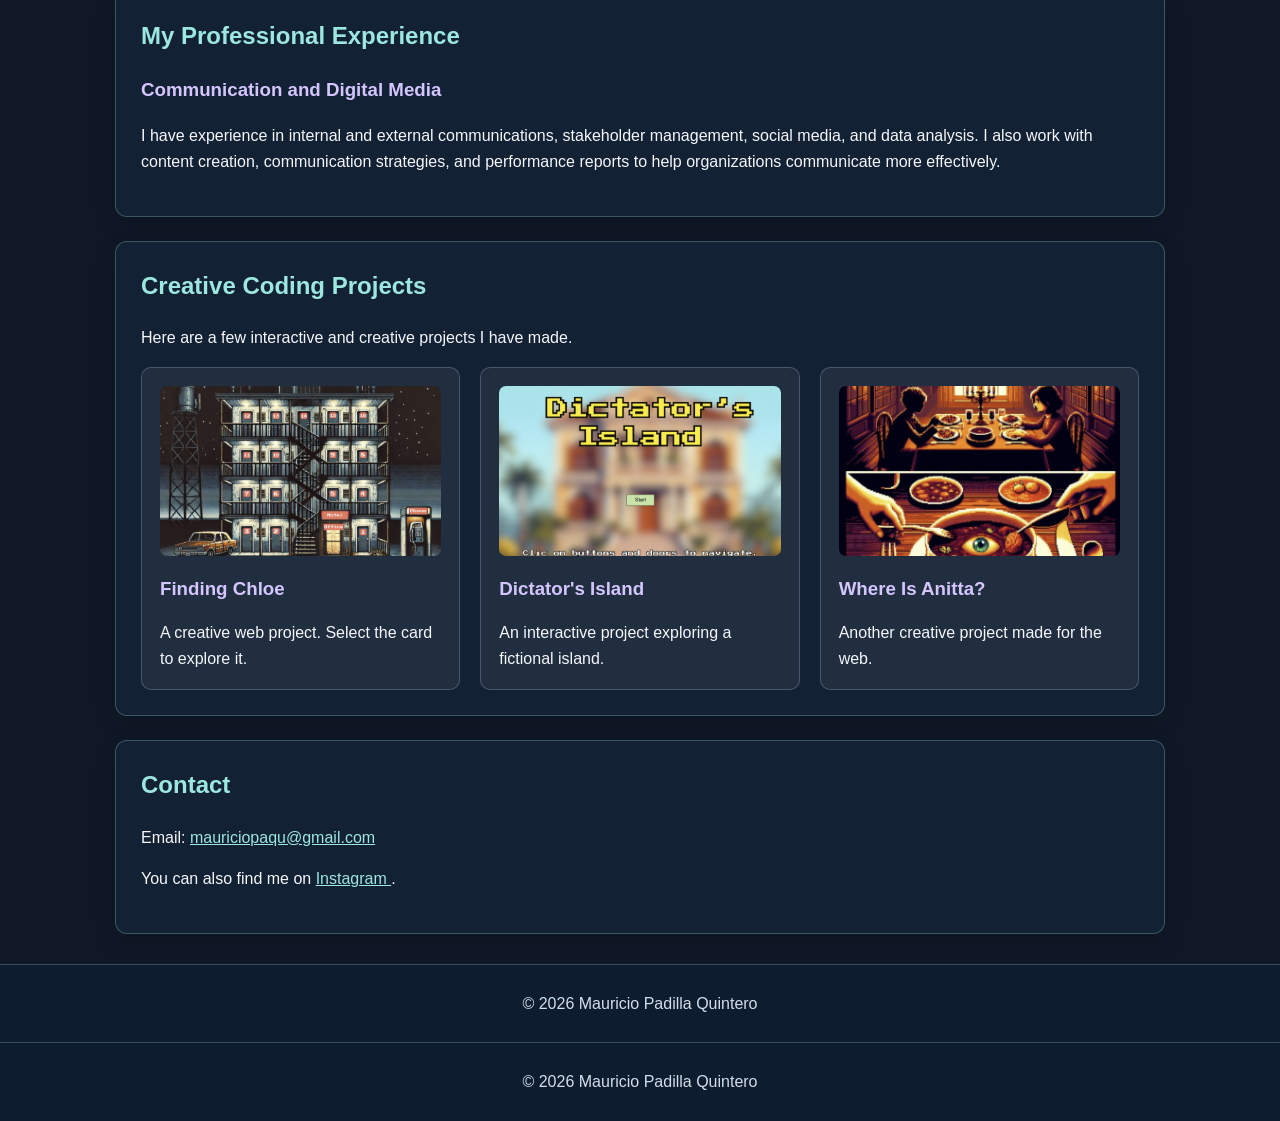
==== commit 5c55c483: "Restore and clean up index.html structure The HTML structure has been restored and cleaned up, ensur" ====
--- a/index.html
+++ b/index.html
@@ -183,6 +183,7 @@
 </body>
 </html>
 
+
     <footer class="site-footer">
         <p>&copy; 2026 Mauricio Padilla Quintero</p>
     </footer>
--- a/style.css
+++ b/style.css
@@ -8,6 +8,10 @@
     font-family: Arial, Helvetica, sans-serif;
     line-height: 1.6;
     background-color: #101827;
+    background-image: linear-gradient(rgba(10, 18, 32, 0.86), rgba(10, 18, 32, 0.91)), url("background.jpg");
+    background-size: cover;
+    background-position: center;
+    background-attachment: fixed;
 }
 
 .site-header {
@@ -226,6 +230,7 @@
 body.light-mode {
     color: #202938;
     background-color: #f3f5f8;
+    background-image: linear-gradient(rgba(255, 255, 255, 0.88), rgba(255, 255, 255, 0.92)), url("background.jpg");
 }
 
 body.light-mode #main-title,
@@ -290,49 +295,300 @@
     border-color: #55418a;
 }
 
-/* LIGHT MODE: make the whole page visibly light */
-body.light-mode .site-header p,
-body.light-mode .site-footer {
-    color: #354052;
-}
-
-body.light-mode .navigation,
-body.light-mode .site-footer {
-    background-color: #e2e8f0;
+
+/* GET TO KNOW ME TRIVIA QUIZ */
+.trivia-section {
+    overflow: hidden;
+}
+
+.trivia-heading {
+    display: flex;
+    justify-content: space-between;
+    align-items: flex-start;
+    gap: 18px;
+}
+
+.quiz-kicker,
+.quiz-card-label {
+    margin: 0 0 8px;
+    color: #9ce7df;
+    font-size: 0.75rem;
+    font-weight: bold;
+    letter-spacing: 0.14em;
+}
+
+.quiz-counter {
+    flex-shrink: 0;
+    padding: 7px 12px;
+    color: #d4c5ff;
+    background-color: rgba(212, 197, 255, 0.1);
+    border: 1px solid rgba(212, 197, 255, 0.3);
+    border-radius: 20px;
+    font-size: 0.85rem;
+}
+
+.quiz-progress {
+    width: 100%;
+    height: 8px;
+    margin: 18px 0 24px;
+    overflow: hidden;
+    background-color: rgba(255, 255, 255, 0.12);
+    border-radius: 20px;
+}
+
+.quiz-progress-fill {
+    width: 16.66%;
+    height: 100%;
+    background: linear-gradient(90deg, #9ce7df, #d4c5ff);
+    border-radius: 20px;
+    transition: width 0.45s ease;
+}
+
+.quiz-stage {
+    perspective: 1200px;
+}
+
+.quiz-card {
+    min-height: 390px;
+}
+
+.quiz-card-inner {
+    position: relative;
+    min-height: 390px;
+    transition: transform 0.7s cubic-bezier(0.2, 0.75, 0.25, 1);
+    transform-style: preserve-3d;
+}
+
+.quiz-card.is-flipped .quiz-card-inner {
+    transform: rotateY(180deg);
+}
+
+.quiz-card-face {
+    position: absolute;
+    inset: 0;
+    display: flex;
+    flex-direction: column;
+    justify-content: center;
+    padding: 28px;
+    background: linear-gradient(145deg, rgba(30, 48, 73, 0.98), rgba(20, 34, 54, 0.98));
+    border: 1px solid rgba(156, 231, 223, 0.32);
+    border-radius: 14px;
+    box-shadow: 0 14px 34px rgba(0, 0, 0, 0.22);
+    backface-visibility: hidden;
+    -webkit-backface-visibility: hidden;
+}
+
+.quiz-card-front h3 {
+    margin: 4px 0 20px;
+    color: #f5f7fb;
+    font-size: 1.35rem;
+}
+
+.quiz-card-back {
+    align-items: center;
+    text-align: center;
+    transform: rotateY(180deg);
+}
+
+.quiz-card-back h3 {
+    margin: 8px 0;
+    font-size: 1.6rem;
+}
+
+.quiz-card-back p {
+    max-width: 520px;
+}
+
+.quiz-feedback-icon {
+    display: grid;
+    width: 58px;
+    height: 58px;
+    place-items: center;
+    margin: 0;
+    color: #101827;
+    background: #9ce7df;
+    border-radius: 50%;
+    font-size: 2rem;
+    font-weight: bold;
+}
+
+.quiz-correct {
+    color: #9ce7df;
+}
+
+.quiz-incorrect {
+    color: #d4c5ff;
+}
+
+.quiz-running-score {
+    color: #d4c5ff;
+    font-weight: bold;
+}
+
+.quiz-options {
+    display: grid;
+    grid-template-columns: repeat(2, minmax(0, 1fr));
+    gap: 10px;
+}
+
+button.quiz-option {
+    width: 100%;
+    min-height: 54px;
+    margin: 0;
+    padding: 11px 14px;
+    color: #f5f7fb;
+    background-color: rgba(255, 255, 255, 0.07);
+    border: 1px solid rgba(156, 231, 223, 0.35);
+    border-radius: 9px;
+    text-align: left;
+    transition: background-color 0.2s ease, border-color 0.2s ease, transform 0.2s ease;
+}
+
+button.quiz-option:hover,
+button.quiz-option:focus-visible {
+    color: #101827;
+    background-color: #9ce7df;
+    border-color: #9ce7df;
+    transform: translateY(-2px);
+}
+
+button.quiz-option:disabled {
+    cursor: default;
+    opacity: 0.8;
+}
+
+button.quiz-option.correct-answer {
+    color: #101827;
+    background-color: #9ce7df;
+    border-color: #9ce7df;
+    opacity: 1;
+}
+
+button.quiz-option.wrong-answer {
+    color: #ffffff;
+    background-color: #765c91;
+    border-color: #d4c5ff;
+    opacity: 1;
+}
+
+.quiz-keyboard-hint {
+    margin: 16px 0 0;
+    color: #c4cede;
+    font-size: 0.82rem;
+}
+
+.quiz-result {
+    padding: 34px 20px;
+    text-align: center;
+    background: linear-gradient(145deg, rgba(30, 48, 73, 0.98), rgba(20, 34, 54, 0.98));
+    border: 1px solid rgba(156, 231, 223, 0.32);
+    border-radius: 14px;
+}
+
+.quiz-result[hidden],
+.quiz-stage[hidden] {
+    display: none;
+}
+
+.quiz-final-score {
+    margin: 8px 0;
+    color: #9ce7df;
+    font-size: clamp(3rem, 9vw, 5rem);
+    line-height: 1.1;
+}
+
+.score-reveal {
+    animation: score-reveal 0.75s ease both;
+}
+
+@keyframes score-reveal {
+    0% { opacity: 0; transform: scale(0.55) translateY(18px); }
+    70% { opacity: 1; transform: scale(1.08) translateY(-4px); }
+    100% { opacity: 1; transform: scale(1) translateY(0); }
+}
+
+body.light-mode .quiz-card-face,
+body.light-mode .quiz-result {
+    color: #202938;
+    background: linear-gradient(145deg, #ffffff, #edf3f6);
     border-color: #c5d0dc;
 }
 
-body.light-mode .navigation a {
+body.light-mode .quiz-card-front h3,
+body.light-mode .quiz-card-back h3 {
     color: #202938;
 }
 
-body.light-mode .navigation a:hover,
-body.light-mode .navigation a:focus-visible {
+body.light-mode .quiz-kicker,
+body.light-mode .quiz-card-label {
+    color: #176b68;
+}
+
+body.light-mode .quiz-counter {
+    color: #55418a;
+    background-color: rgba(85, 65, 138, 0.08);
+    border-color: rgba(85, 65, 138, 0.25);
+}
+
+body.light-mode .quiz-progress {
+    background-color: #dce4eb;
+}
+
+body.light-mode button.quiz-option {
+    color: #202938;
+    background-color: #f3f5f8;
+    border-color: #c5d0dc;
+}
+
+body.light-mode button.quiz-option:hover,
+body.light-mode button.quiz-option:focus-visible,
+body.light-mode button.quiz-option.correct-answer {
     color: #ffffff;
     background-color: #176b68;
-}
-
-body.light-mode .content-card {
-    background-color: #ffffff;
-    border-color: #c5d0dc;
-    box-shadow: 0 8px 22px rgba(0, 0, 0, 0.08);
-}
-
-body.light-mode .content-card h3 {
-    color: #51427a;
-}
-
-body.light-mode .content-card a {
+    border-color: #176b68;
+}
+
+body.light-mode button.quiz-option.wrong-answer {
+    color: #ffffff;
+    background-color: #55418a;
+    border-color: #55418a;
+}
+
+body.light-mode .quiz-keyboard-hint {
+    color: #596579;
+}
+
+body.light-mode .quiz-final-score {
     color: #176b68;
 }
 
-body.light-mode .content-card a:hover,
-body.light-mode .content-card a:focus-visible {
-    color: #103f3d;
-}
-
-body.light-mode .project-card,
-body.light-mode .info-card {
-    background-color: #f3f5f8;
-    border-color: #d5dce5;
-}
+@media (max-width: 600px) {
+    .trivia-heading {
+        flex-direction: column;
+    }
+
+    .quiz-card,
+    .quiz-card-inner {
+        min-height: 480px;
+    }
+
+    .quiz-card-face {
+        padding: 20px;
+    }
+
+    .quiz-options {
+        grid-template-columns: 1fr;
+    }
+}
+
+@media (prefers-reduced-motion: reduce) {
+    .quiz-card-inner,
+    .quiz-progress-fill,
+    button.quiz-option {
+        transition: none;
+    }
+
+    .score-reveal {
+        animation: none;
+    }
+}
